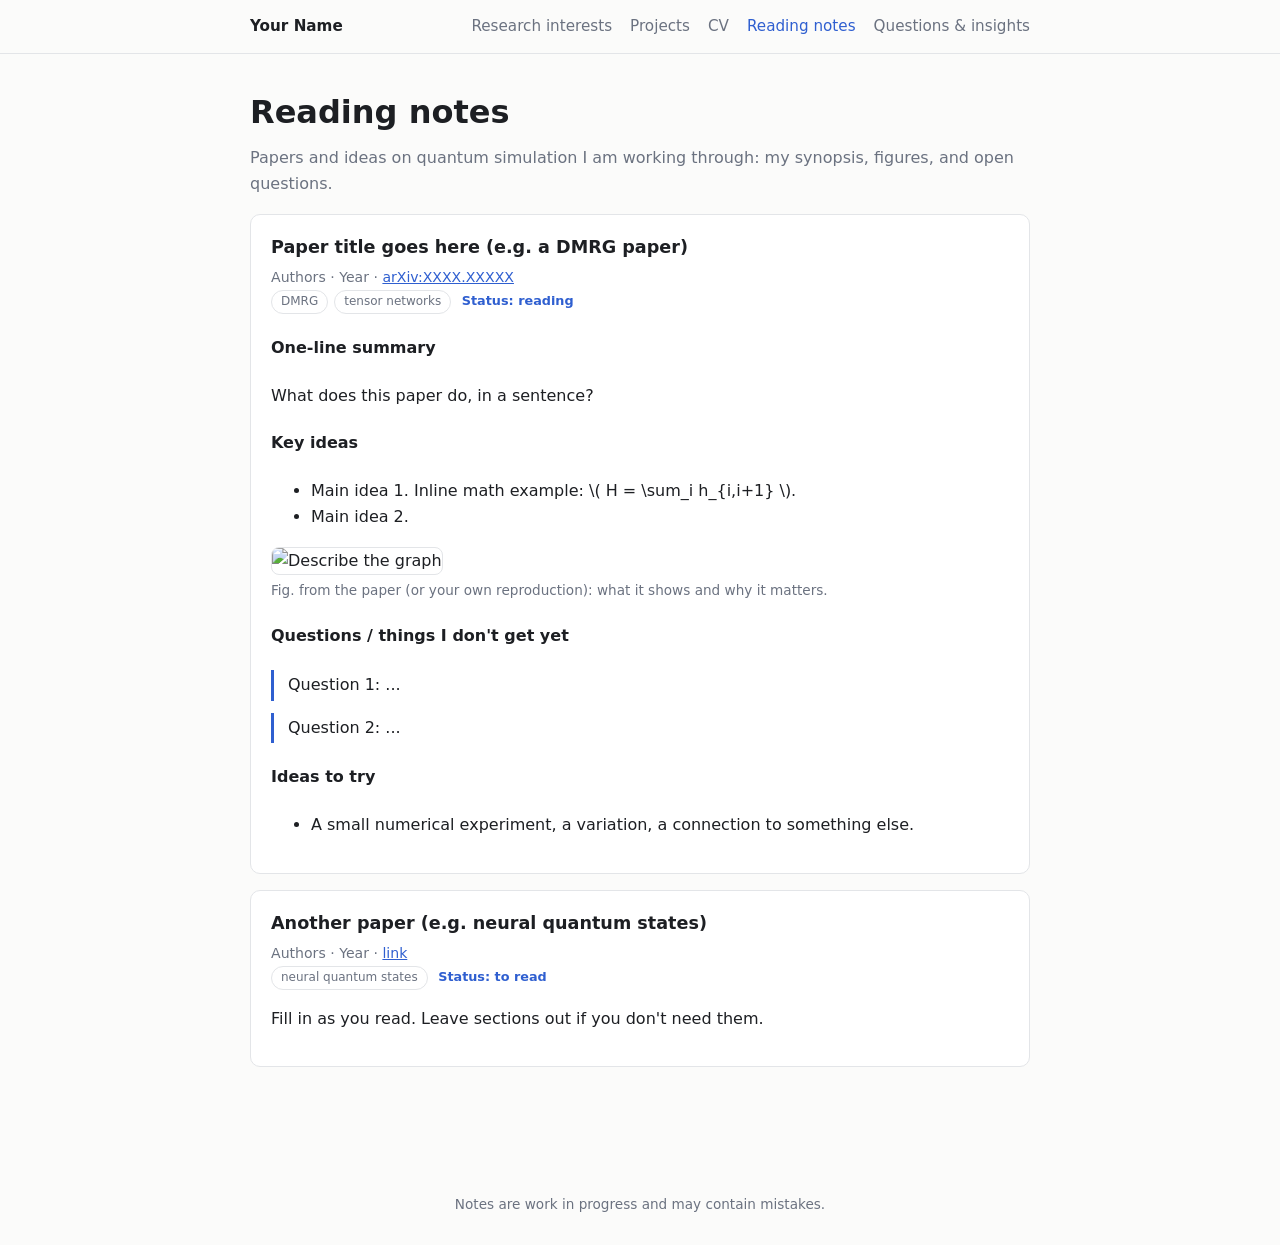
==== reading.html @ fe2bf850 "Add files via upload" ====
<!DOCTYPE html>
<html lang="en">
<head>
  <meta charset="UTF-8">
  <meta name="viewport" content="width=device-width, initial-scale=1">
  <title>Reading notes | Your Name</title>
  <link rel="stylesheet" href="style.css">
  <!-- Math support: write inline math as \( ... \) and display math as \[ ... \] -->
  <script defer src="https://cdn.jsdelivr.net/npm/mathjax@3/es5/tex-mml-chtml.js"></script>
</head>
<body>
  <header class="site">
    <nav>
      <a class="brand" href="index.html">Your Name</a>
      <a href="index.html#interests">Research interests</a>
      <a href="index.html#projects">Projects</a>
      <a href="index.html#cv">CV</a>
      <a class="active" href="reading.html">Reading notes</a>
      <a href="questions.html">Questions &amp; insights</a>
    </nav>
  </header>

  <main>
    <h1>Reading notes</h1>
    <p class="tagline">Papers and ideas on quantum simulation I am working through: my synopsis, figures, and open questions.</p>

    <!--
      HOW TO ADD A NEW PAPER:
      1. Copy one whole <article class="card"> ... </article> block below.
      2. Paste it at the TOP of the list (newest first).
      3. Edit title, tags, summary, questions.
      4. For figures: upload the image into an "images" folder in the repo
         and point <img src="images/yourfile.png"> at it.
    -->

    <article class="card" id="paper-dmrg-example">
      <h3>Paper title goes here (e.g. a DMRG paper)</h3>
      <p class="meta">
        Authors · Year · <a href="https://arxiv.org/abs/XXXX.XXXXX">arXiv:XXXX.XXXXX</a><br>
        <span class="tag">DMRG</span><span class="tag">tensor networks</span>
        <span class="status">Status: reading</span>
      </p>

      <h4>One-line summary</h4>
      <p>What does this paper do, in a sentence?</p>

      <h4>Key ideas</h4>
      <ul>
        <li>Main idea 1. Inline math example: \( H = \sum_i h_{i,i+1} \).</li>
        <li>Main idea 2.</li>
      </ul>

      <figure>
        <img src="images/example.png" alt="Describe the graph">
        <figcaption>Fig. from the paper (or your own reproduction): what it shows and why it matters.</figcaption>
      </figure>

      <h4>Questions / things I don't get yet</h4>
      <div class="q">Question 1: ...</div>
      <div class="q">Question 2: ...</div>

      <h4>Ideas to try</h4>
      <ul>
        <li>A small numerical experiment, a variation, a connection to something else.</li>
      </ul>
    </article>

    <article class="card" id="paper-nqs-example">
      <h3>Another paper (e.g. neural quantum states)</h3>
      <p class="meta">
        Authors · Year · <a href="#">link</a><br>
        <span class="tag">neural quantum states</span>
        <span class="status">Status: to read</span>
      </p>
      <p>Fill in as you read. Leave sections out if you don't need them.</p>
    </article>
  </main>

  <footer>Notes are work in progress and may contain mistakes.</footer>
</body>
</html>
---- style.css ----
:root {
  --bg: #fbfbfa;
  --fg: #1d1f23;
  --muted: #6b7280;
  --accent: #2f5fd0;
  --card: #ffffff;
  --border: #e3e5e8;
}
@media (prefers-color-scheme: dark) {
  :root {
    --bg: #0d1117;
    --fg: #e6e8eb;
    --muted: #8b93a1;
    --accent: #6ea0ff;
    --card: #151b23;
    --border: #262d38;
  }
}
* { box-sizing: border-box; }
body {
  margin: 0;
  background: var(--bg);
  color: var(--fg);
  font-family: system-ui, -apple-system, "Segoe UI", Roboto, sans-serif;
  line-height: 1.65;
}
header.site {
  border-bottom: 1px solid var(--border);
  position: sticky; top: 0; background: var(--bg); z-index: 10;
}
nav {
  max-width: 820px; margin: 0 auto; padding: 14px 20px;
  display: flex; flex-wrap: wrap; gap: 18px; align-items: center;
}
nav .brand { font-weight: 700; margin-right: auto; color: var(--fg); text-decoration: none; }
nav a { color: var(--muted); text-decoration: none; font-size: 0.95rem; }
nav a:hover, nav a.active { color: var(--accent); }
main { max-width: 820px; margin: 0 auto; padding: 32px 20px 80px; }
h1 { font-size: 2rem; margin: 0 0 6px; }
h2 { font-size: 1.4rem; margin: 48px 0 12px; padding-bottom: 6px; border-bottom: 1px solid var(--border); }
h3 { font-size: 1.1rem; margin: 0 0 4px; }
a { color: var(--accent); }
.tagline { color: var(--muted); margin-top: 0; }
.card {
  background: var(--card); border: 1px solid var(--border);
  border-radius: 10px; padding: 18px 20px; margin: 16px 0;
}
.meta { color: var(--muted); font-size: 0.88rem; margin: 0 0 10px; }
.tag {
  display: inline-block; font-size: 0.75rem; padding: 1px 9px; margin-right: 6px;
  border: 1px solid var(--border); border-radius: 999px; color: var(--muted);
}
.status { font-weight: 600; font-size: 0.8rem; color: var(--accent); }
ul.timeline { list-style: none; padding: 0; }
ul.timeline li { padding: 8px 0; border-bottom: 1px dashed var(--border); }
ul.timeline .when { color: var(--muted); font-size: 0.88rem; display: block; }
figure { margin: 14px 0; }
figure img { max-width: 100%; border: 1px solid var(--border); border-radius: 8px; background: #fff; }
figcaption { color: var(--muted); font-size: 0.85rem; margin-top: 4px; }
.q { border-left: 3px solid var(--accent); padding: 2px 0 2px 14px; margin: 12px 0; }
details summary { cursor: pointer; font-weight: 600; }
footer { text-align: center; color: var(--muted); font-size: 0.85rem; padding: 30px 0; }
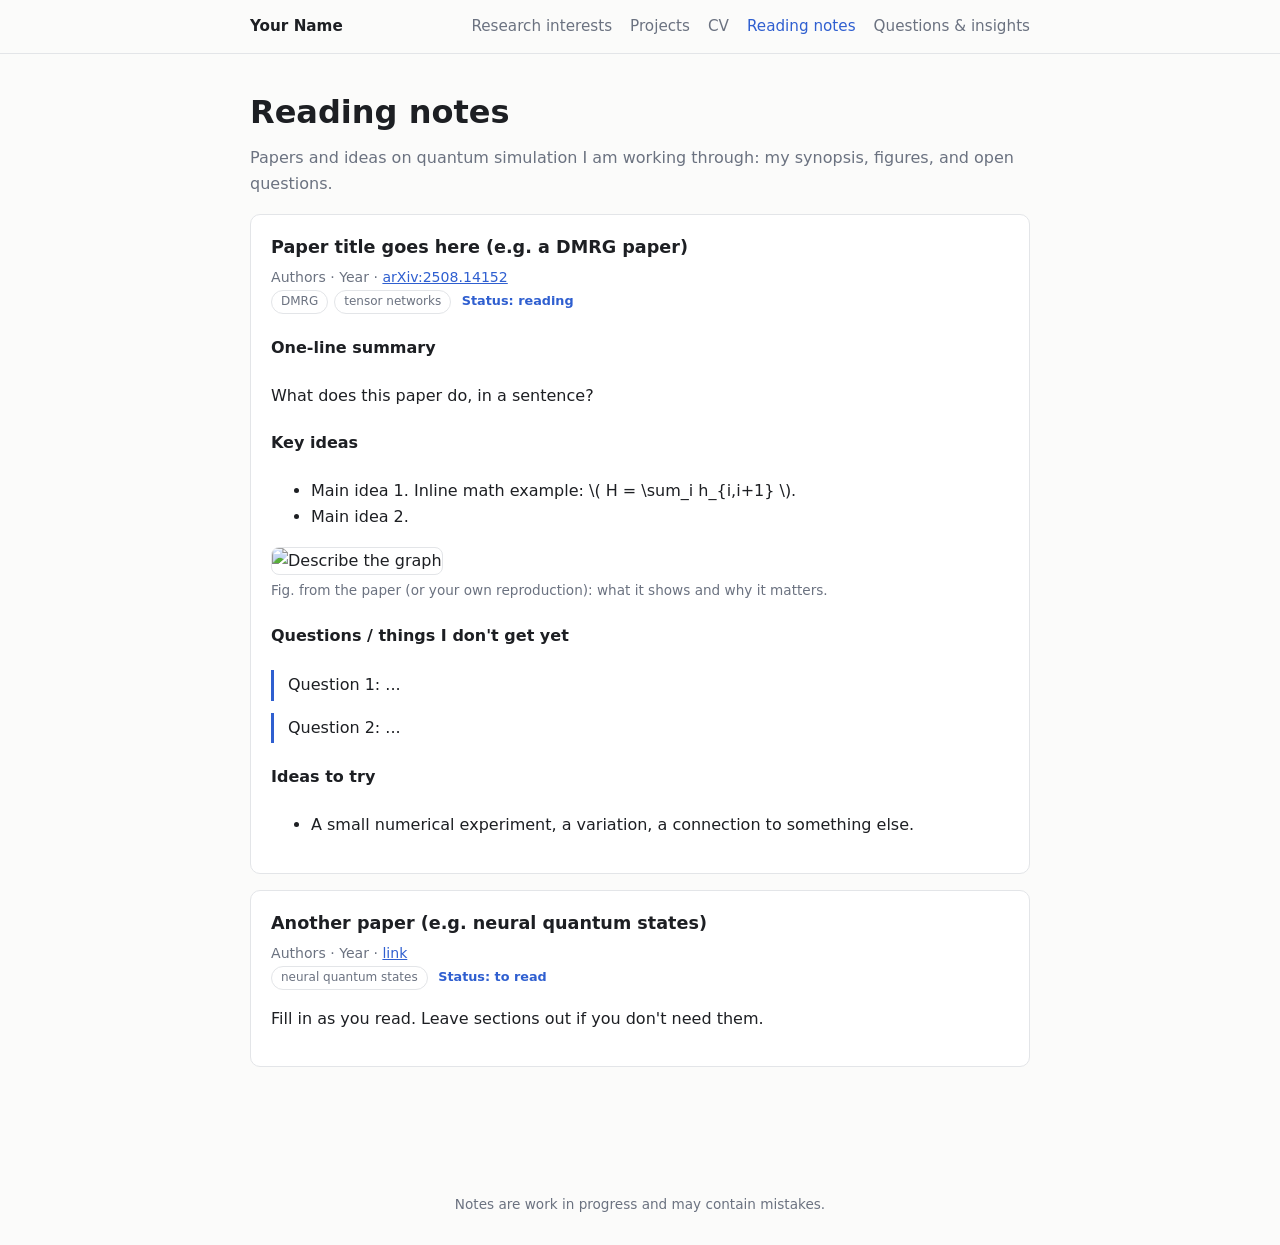
==== commit b62630d1: "Update reading.html" ====
--- a/reading.html
+++ b/reading.html
@@ -36,7 +36,7 @@
     <article class="card" id="paper-dmrg-example">
       <h3>Paper title goes here (e.g. a DMRG paper)</h3>
       <p class="meta">
-        Authors · Year · <a href="https://arxiv.org/abs/XXXX.XXXXX">arXiv:XXXX.XXXXX</a><br>
+        Authors · Year · <a href="https://arxiv.org/pdf/2508.14152">arXiv:2508.14152</a><br>
         <span class="tag">DMRG</span><span class="tag">tensor networks</span>
         <span class="status">Status: reading</span>
       </p>
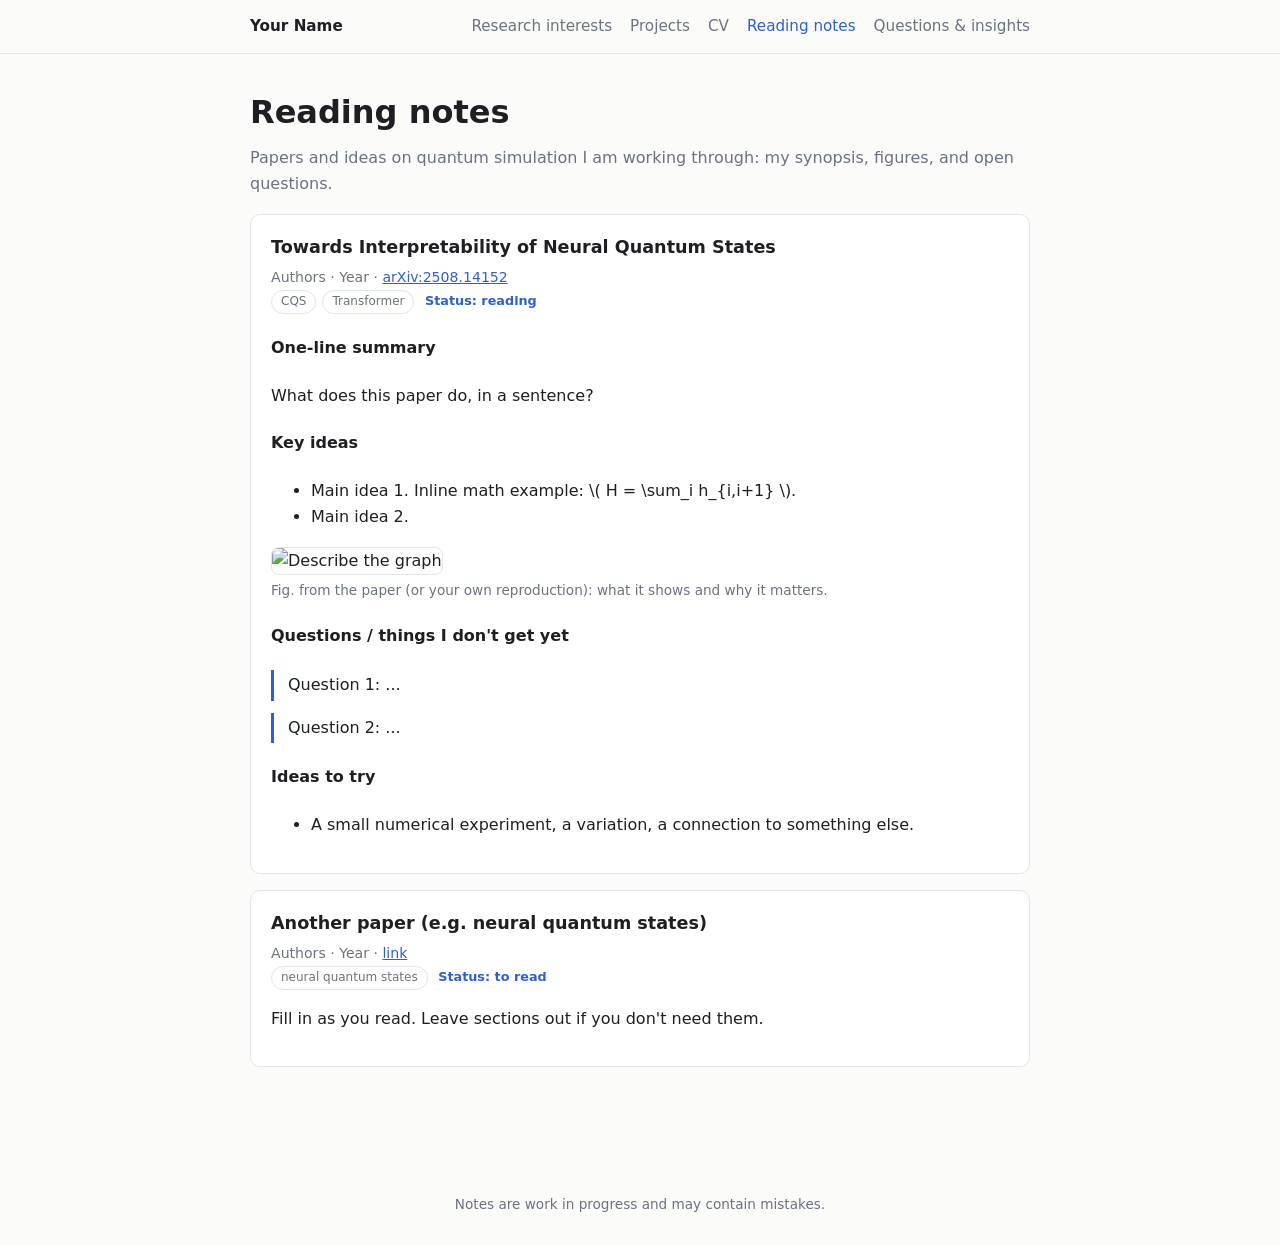
==== commit 7c082f05: "Update paper title and tags in reading.html" ====
--- a/reading.html
+++ b/reading.html
@@ -34,10 +34,10 @@
     -->
 
     <article class="card" id="paper-dmrg-example">
-      <h3>Paper title goes here (e.g. a DMRG paper)</h3>
+      <h3>Towards Interpretability of Neural Quantum States</h3>
       <p class="meta">
         Authors · Year · <a href="https://arxiv.org/pdf/2508.14152">arXiv:2508.14152</a><br>
-        <span class="tag">DMRG</span><span class="tag">tensor networks</span>
+        <span class="tag">CQS</span><span class="tag">Transformer</span>
         <span class="status">Status: reading</span>
       </p>
 
